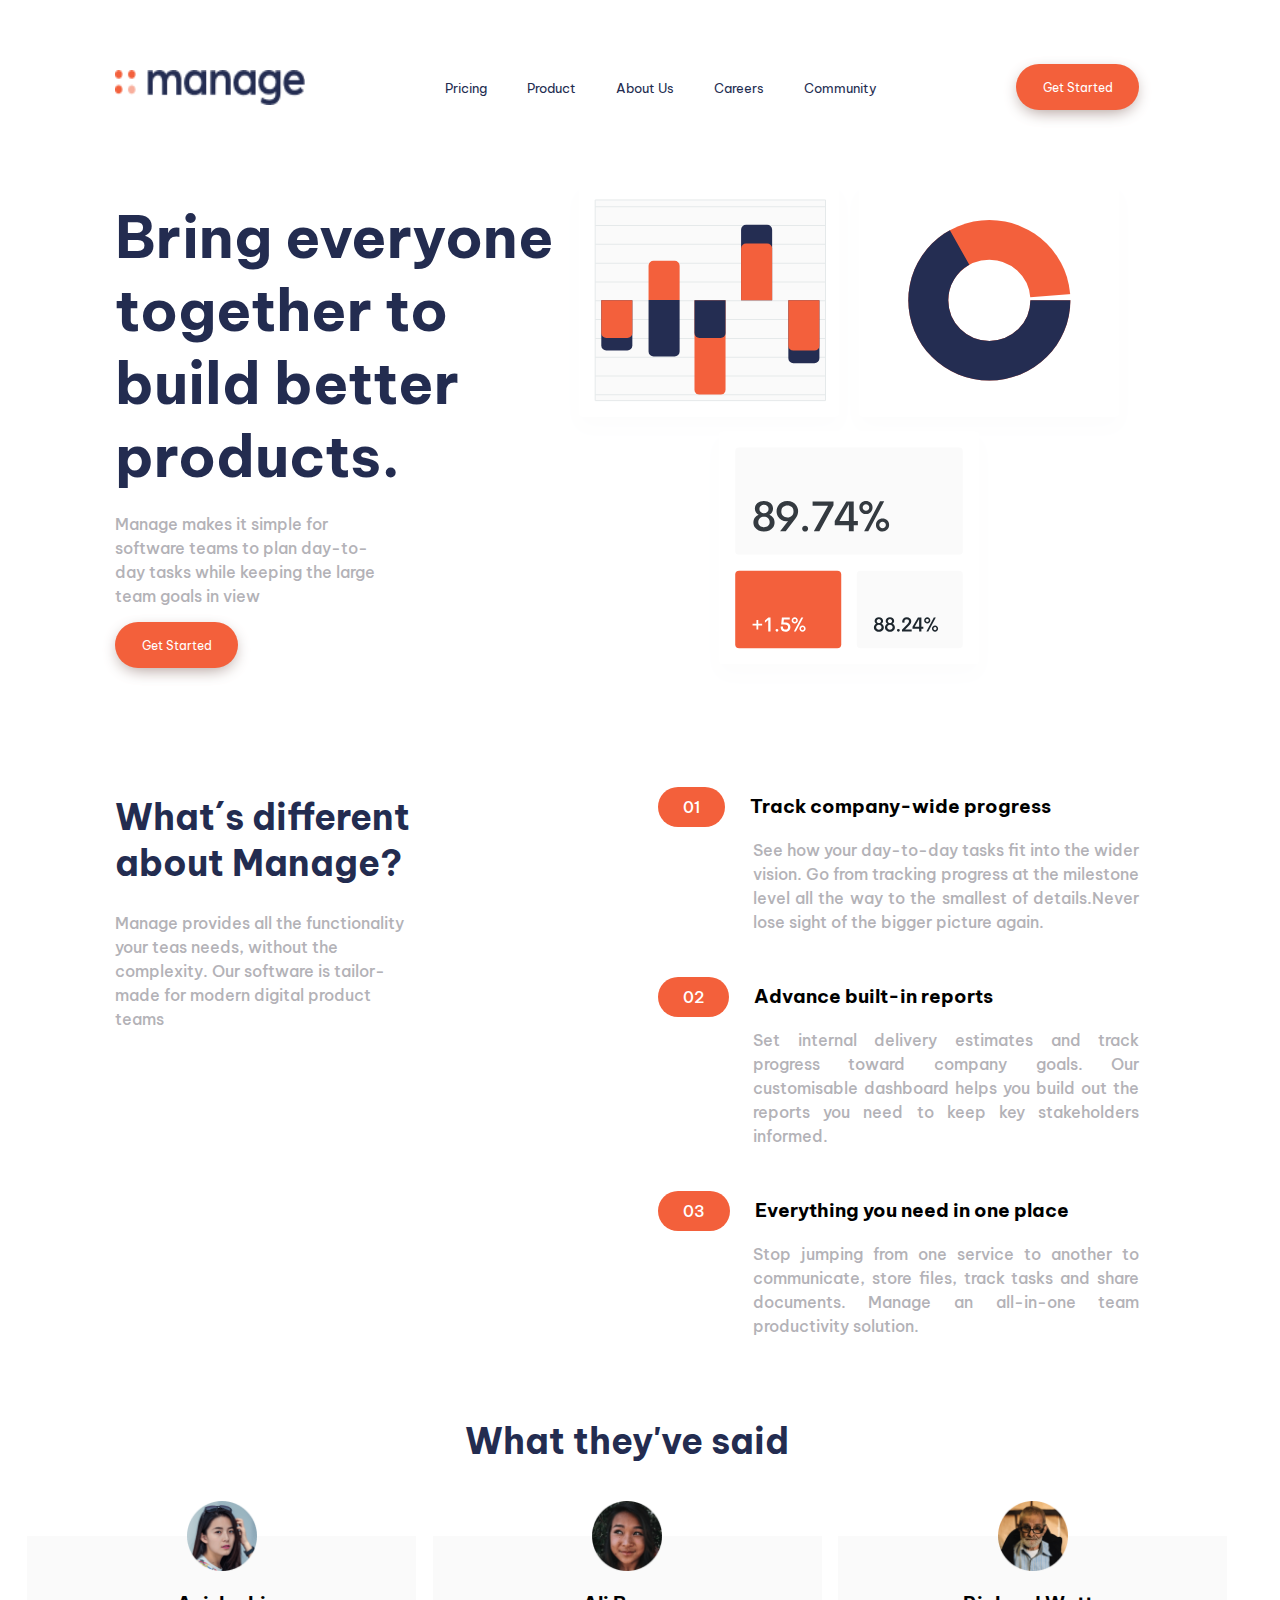
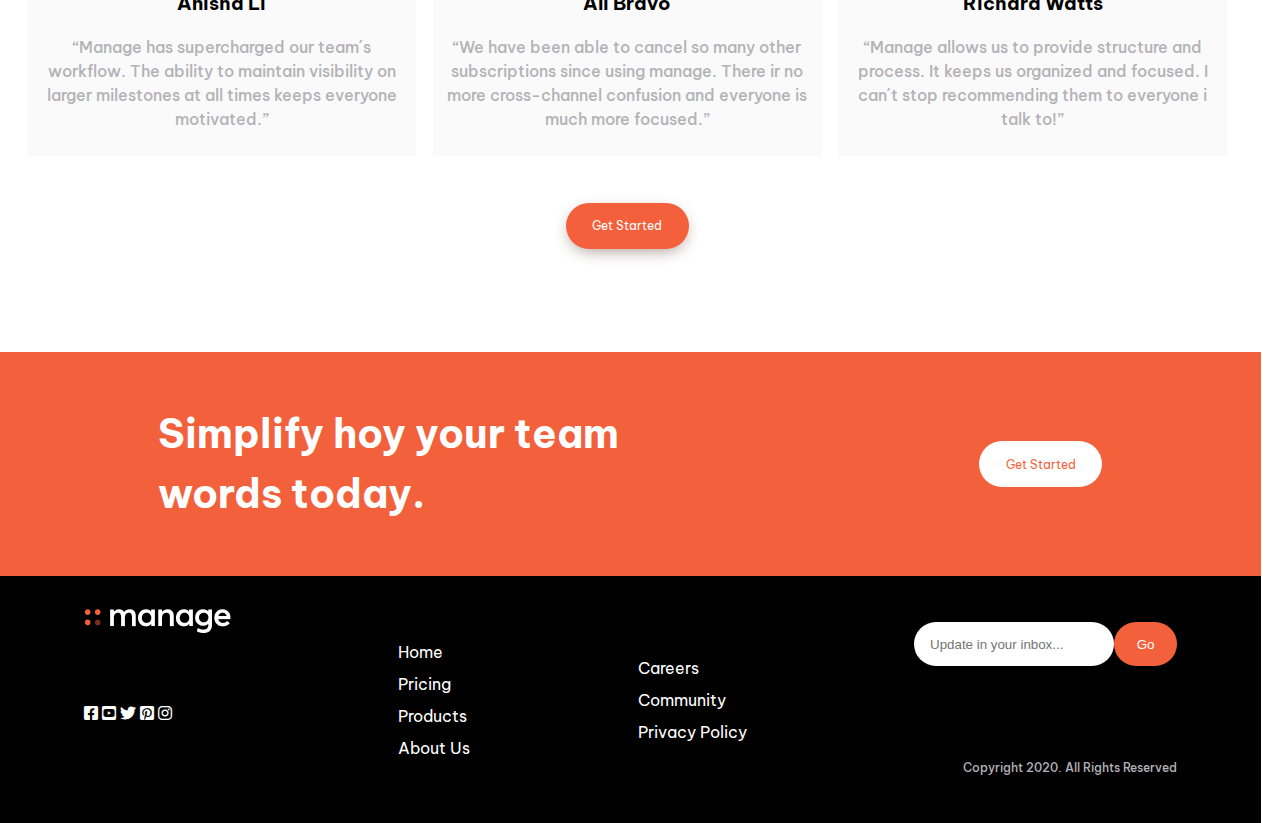
==== Angie Alvernia C6/index.html @ 6b611294 "Copia página parcial Frotend" ====
<!DOCTYPE html>
<html lang="en">
<head>
    <meta charset="UTF-8">
    <meta http-equiv="X-UA-Compatible" content="IE=edge">
    <meta name="viewport" content="width=device-width, initial-scale=1.0">
    <link rel="preconnect" href="https://fonts.googleapis.com">
    <link rel="preconnect" href="https://fonts.gstatic.com" crossorigin>
    <link href="https://fonts.googleapis.com/css2?family=Be+Vietnam+Pro:ital,wght@0,400;0,700;1,500&display=swap" rel="stylesheet">
    <link rel="stylesheet" href="styles/styles.css">
    <link rel="stylesheet" href="https://cdnjs.cloudflare.com/ajax/libs/font-awesome/6.0.0-beta2/css/all.min.css">
    <title>Manage</title>
</head>
<body>

    <header>
        <section class="headerContainer">
        <img src="./imagenes/logoHeader.png" alt="Logo">
        <nav>
        <ul>
            <li><a class="opciones" href="#">Pricing</a></li>
            <li><a class="opciones" href="#">Product</a></li>
            <li><a class="opciones" href="#">About Us</a></li>
            <li><a class="opciones" href="#">Careers</a></li>
            <li><a class="opciones" href="#">Community</a></li>
        </ul>
        </nav>
        <input  class="button" type="button" value="Get Started">
        </section>
    </header>

    <main>
    <section class="grafico">
        <div class="bring">
            <h1>Bring everyone together to build better products.</h1>
            <p class="manage">Manage makes it simple for software teams to plan day-to-day
                tasks while keeping the large team goals in view</p>
            <input  class="button" type="button" value="Get Started"> 
        </div>
        <img src="./imagenes/illustration-intro.svg">
    </section>
    
    <section class="sobreNosotros">
        <div class="what">
            <h2>What´s different about Manage?</h2>
            <p>Manage provides all the functionality your teas needs, without the complexity.
                Our software is tailor-made for modern digital product teams</p>
        </div>
        <div class="track">
            <div>
                <h3 class="uno">Track company-wide progress</h3>
                <p>
                    See how your day-to-day tasks fit into the wider vision.
                    Go from tracking progress at the milestone level all the way 
                    to the smallest of details.Never lose sight of the bigger picture again.
                </p>
            </div>
            <div>
                <h3 class="dos">Advance built-in reports</h3>
                <p>Set internal delivery estimates and track progress toward company goals.
                    Our customisable dashboard helps you build out the reports you need
                    to keep key stakeholders informed.
                </p>
            </div>
            <div>
                <h3 class="tres">Everything you need in one place</h3>
                <p>Stop jumping from one service to another to communicate,
                    store files, track tasks and share documents. Manage 
                    an all-in-one team productivity solution.
                </p>
            </div>
        </div>
    </section>

    <section class="testimony" >
        <h2>What they've said</h2>
        <div class="cardsContainer">
            <div  class="cards">
                <img  class="avatar" src="./imagenes/avatar-anisha.png" alt="Anisha">
                <h3 class="nombres">Anisha Li</h3>
                <p>“Manage has supercharged our team´s workflow. 
                The ability to maintain visibility on larger milestones 
                at all times keeps everyone motivated.”</p>
            </div>
            <div  class="cards">
                <img class="avatar" src="./imagenes/avatar-ali.png" alt="Ali">
                <h3 class="nombres">Ali Bravo</h3>
                <p>“We have been able to cancel so many other
                subscriptions since using manage. There ir
                no more cross-channel confusion and everyone
                is much more focused.”</p>
            </div>
            <div  class="cards">
                <img class="avatar" src="./imagenes/avatar-richard.png" alt="Richard">
                <h3 class="nombres">Richard Watts</h3>
                <p>“Manage allows us to provide structure and process.
                It keeps us organized and focused. I can´t stop 
                recommending them to everyone i talk to!”</p>
            </div>
        </div>
        <input  class="button" type="button" value="Get Started"> 
    </section>
    </main>

    <section class="orange">
        <p id="simplify">Simplify hoy your team words today.</p>
        <input  class="button" type="button" value="Get Started">
    </section>

    <footer>
        <div class="redesSociales">
            <img id="logoFooter" src="./imagenes/logoFooter.png" alt="Logo">
            <div class="iconos">
                    <i class="fab fa-facebook-square"></i>
                    <i class="fab fa-youtube-square"></i>
                    <i class="fab fa-twitter"></i>
                    <i class="fab fa-pinterest-square"></i>
                    <i class="fab fa-instagram"></i>
            </div>
        <div>

            </div>
        </div>
        <nav>
            <ul>
                <li><a href="#">Home</a></li>
                <li><a href="#">Pricing</a></li>
                <li><a href="#">Products</a></li>
                <li><a href="#">About Us</a></li>
            </ul>
        </nav>
        <nav>
            <ul>
                <li><a href="#">Careers</a></li>
                <li><a href="#">Community</a></li>
                <li><a href="#">Privacy Policy</a></li>
            </ul>
        </nav>
        <div class="formulario">
            <form>
                <div>
                    <input type="email" id="email" class="input" placeholder="Update in your inbox...">
                    <p></p>
                </div>
                <input type="submit" value="Go" class="formButton">
            </form>
            <p id="copyright">Copyright 2020. All Rights Reserved</p>
        </div>
    </footer>
</body>
</html>
---- Angie Alvernia C6/styles/styles.css ----
*{
margin: 0;
padding: 0;
box-sizing: border-box;
}

body{
    font-family: 'Be Vietnam Pro', sans-serif;
    background-image: url(/imagenes/bg-tablet-pattern.svg);
    background-repeat: no-repeat;
    background-position: 117% -10%; 
    background-size: 55%;
    width: 98vw;
    max-width: 1440px;
/* BACKGROUND PENDIENTE,REVISAR */
}

/* Atributos generales */

a{text-decoration: none;}
li{list-style: none; font-weight: 400;}
h1{font-size: 58px;
color:#232C50;
font-weight: 700;
padding-bottom: 20px;}
h2{font-size: 36px;
font-weight: 700;
padding-bottom: 25px;
color: #232C50;}
p{font-weight: 500;
color:#B3B2B7 ;
line-height: 150%;
}

/****Header****/

header {display: flex;
justify-content: center;}

.headerContainer{display: flex;
justify-content: space-between;
height: 174px;
width: 80vw;
align-items: center;
}

header .headerContainer img {height: 35px;
width: 190px;}

header .headerContainer nav ul {display: flex;}


header .headerContainer nav ul li{padding: 20px;}
.opciones{color:#232C50;
font-size: 13px;}

.opciones:hover{color:#B3B2B7;
}


.button {
background-color: #F3603B;
color: white;
border-radius: 50px;
padding: 15px 25px;
border: none;
width: 123px;
height: 46px;
font-family:'Be Vietnam Pro', sans-serif;
font-size: 12px;
cursor: pointer;
box-shadow: 1px 5px 18px -7px #b6a5a1, -1px 5px 18px -7px #b6a5a1}


.button:hover{box-shadow: 1px 8px 18px -7px #F3603B, -1px 8px 18px -7px #F3603B;
opacity: 0.8;}


main{display: flex;
flex-direction: column;
justify-content: space-around;
align-items: center;
}

/* Primera sección*/

.grafico{display: flex;
width: 80vw;
height: 520px;}

.bring{display: flex;
flex-direction: column;
justify-content: center;
}

.manage{
width: 60%;
height: 110px;
}

/* Segunda sección  */

.sobreNosotros{display:flex;
justify-content: space-between;
width: 80vw;
height: 600px;
margin-top: 100px;
}

.what{display: flex;
flex-direction: column;
width: 40%;}

.what p {width: 75%;
}

.track{display: flex;
flex-direction: column;
width: 47% ;}

.track p{padding-left: 95px;
padding-top: 20px;
padding-bottom: 50px;
text-align: justify;}

.uno::before{content:"01";
color:rgb(255, 255, 255);
font-size: 16px;
font-weight: 500;
background-color: #F3603B;
padding: 10px 25px;
margin-right: 25px;
border-radius: 30px;}

.dos::before{content:"02";
color:rgb(255, 255, 255);
font-size: 16px;
font-weight: 500;
background-color: #F3603B;
padding: 10px 25px;
margin-right: 25px;
border-radius: 30px;}

.tres::before{content:"03";
color:rgb(255, 255, 255);
font-size: 16px;
font-weight: 500;
background-color: #F3603B;
padding: 10px 25px;
margin-right: 25px;
border-radius: 30px;}

/* Tercera Sección, Cards */

.testimony{display:flex;
flex-direction: column;
align-items: center;
justify-content:space-around;
width: 95vw;
height: 478px;}

.cardsContainer{display: flex;
justify-content: space-around;
height: 220px;
}

.cards{display: flex;
flex-direction: column;
align-items: center;
width: 32%;
background-color:#FAFAFA ;
position: relative;}

.cards p {text-align: center;
width: 93%;}

.avatar{position: absolute;
top: -35px;
width: 70px;
height: 70px;}

.nombres{ padding-top: 55px;
padding-bottom: 20px;}

/* Cuarta Sección, Simplify */

.orange{display: flex;
justify-content: space-around;
align-items: center;
height: 224px;
width: 98.5vw;
background-color: #F3613C;
margin-top: 80px;}

.orange input {background-color: white;
color:#F3613C ;
box-shadow:none;}

#simplify{color: white;
width:40%;
font-size: 40px;
font-weight: 700;}




/* Footer */

footer{
display: flex;
justify-content: space-around;
align-items: center;
background-color: black;
height: 247px;
width: 98.5vw;
}

#logoFooter{
color: white;
}

i{
color: white;
}

footer nav ul li a {
color: white;
font-weight: 400;
line-height: 200%;
}

.redes{
color: red;
}

.redesSociales{
height: 100%;
display: flex;
flex-direction: column;
justify-content: space-around;
}

/* Formulario */

.formulario{
display: flex;
flex-direction: column;
justify-content: space-around;
height: 100%;
}

form{
display: flex;
justify-content: space-between;}
form div{ display: flex;
flex-direction: column;}

.input{
display: block;
border-radius: 50px;
width: 200px;
height: 44px;
text-indent: 1rem; 
border: none;
}

/*Borde*/
.input:invalid{
border: 2px solid ;color: #e63d13;
}

/*Mensaje*/
.input:invalid + p::before{
content: 'Please insert a valid email';
color: #e63d13;
font-size: 12px;
font-style: italic;
padding-left: 15px;
}

/* Botón*/

form .formButton {
width: 63px;
height: 44px;
background-color:#F3613C;
color: white;
border-radius: 50px;
border: none;
cursor: pointer;
} 

#copyright{font-size:12px;
text-align: right;}




/* background-image: url(/imagen.jpg);
background-size: ;
background-repeat:;
background-position:;
 */
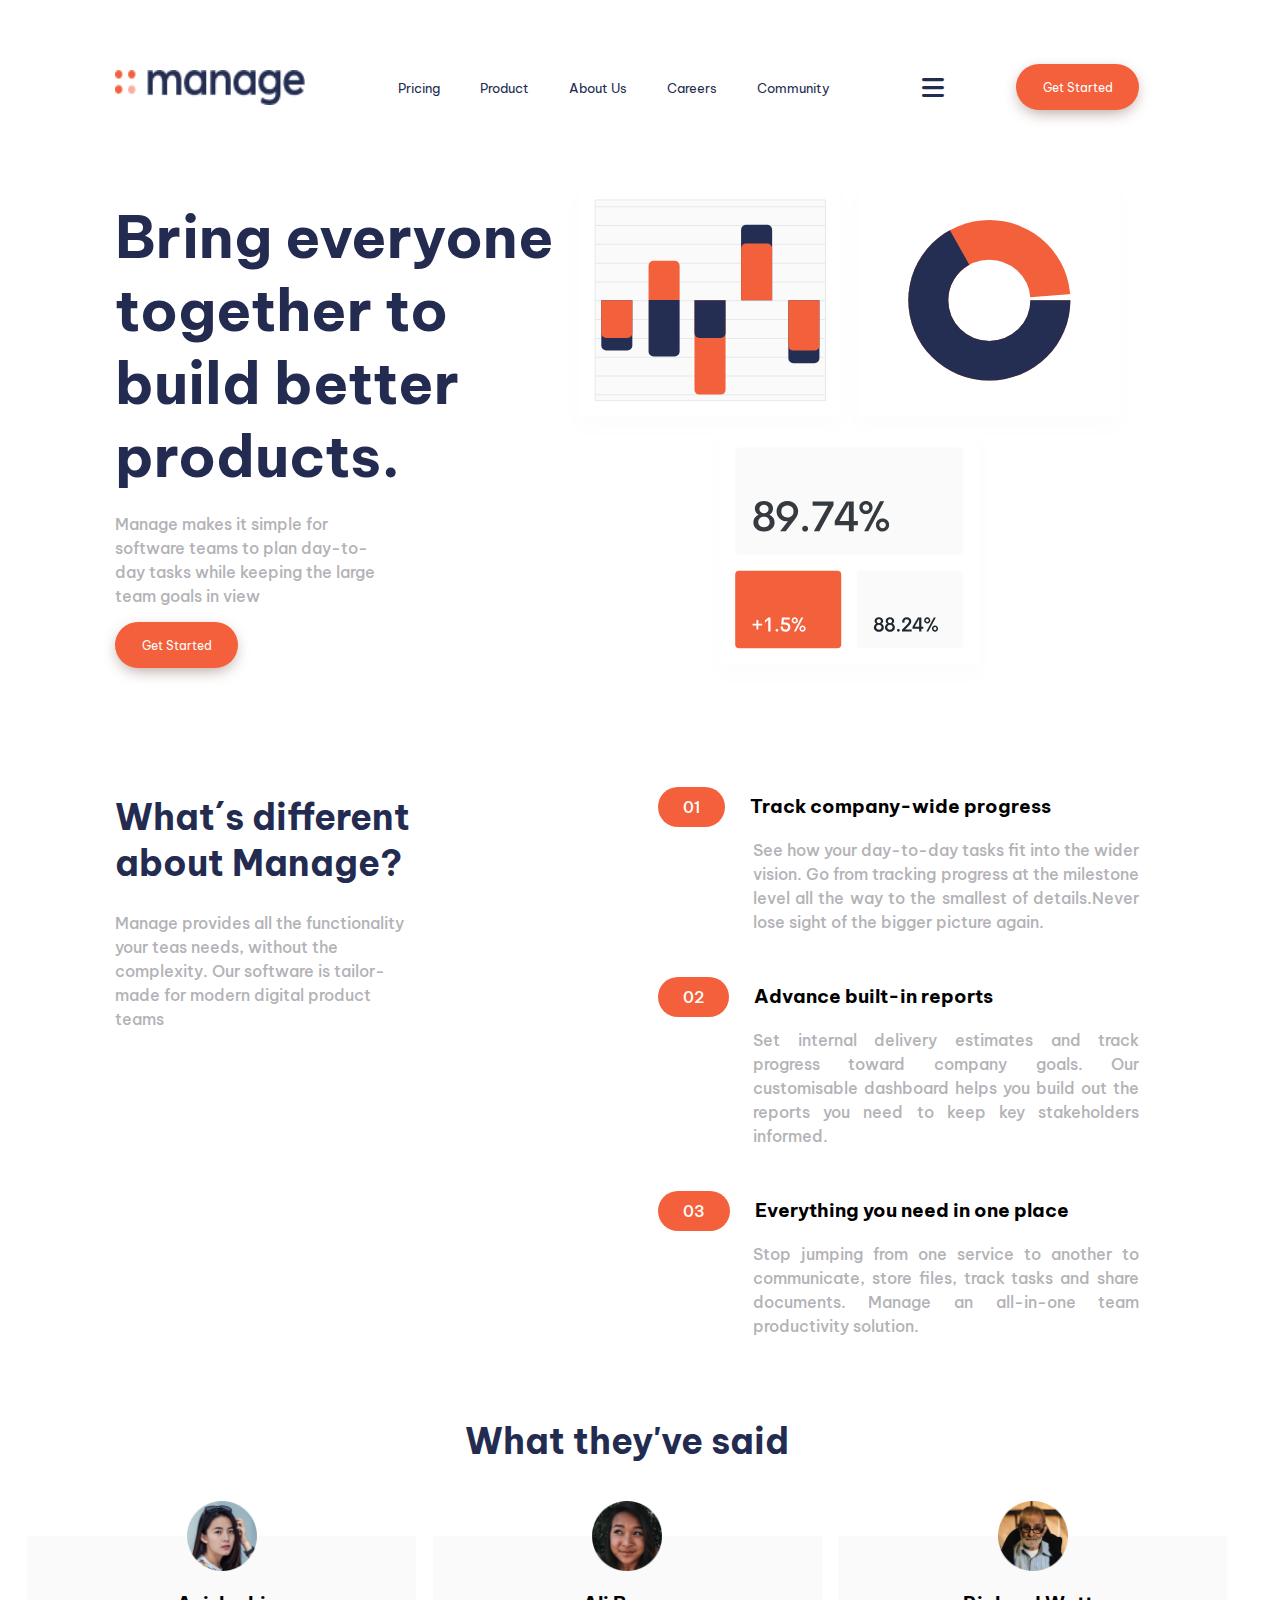
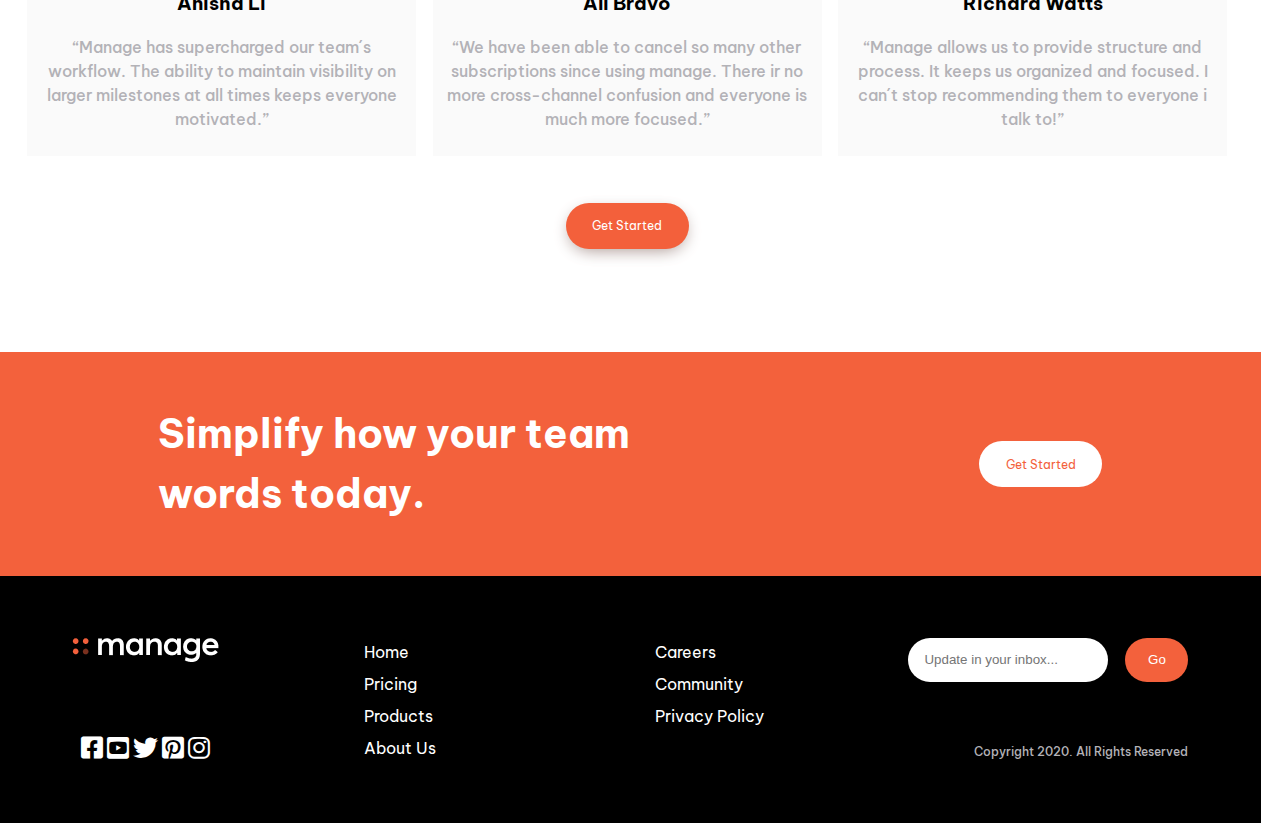
==== commit e9399d7f: "Edición proyecto 2Dic2021" ====
--- a/Angie Alvernia C6/index.html
+++ b/Angie Alvernia C6/index.html
@@ -25,8 +25,10 @@
             <li><a class="opciones" href="#">Community</a></li>
         </ul>
         </nav>
+        <i class="fas fa-bars triple"></i>
         <input  class="button" type="button" value="Get Started">
         </section>
+        
     </header>
 
     <main>
@@ -75,14 +77,14 @@
     <section class="testimony" >
         <h2>What they've said</h2>
         <div class="cardsContainer">
-            <div  class="cards">
+            <div  id="Anisha" class="cards">
                 <img  class="avatar" src="./imagenes/avatar-anisha.png" alt="Anisha">
                 <h3 class="nombres">Anisha Li</h3>
                 <p>“Manage has supercharged our team´s workflow. 
                 The ability to maintain visibility on larger milestones 
                 at all times keeps everyone motivated.”</p>
             </div>
-            <div  class="cards">
+            <div id="Ali"  class="cards">
                 <img class="avatar" src="./imagenes/avatar-ali.png" alt="Ali">
                 <h3 class="nombres">Ali Bravo</h3>
                 <p>“We have been able to cancel so many other
@@ -90,7 +92,7 @@
                 no more cross-channel confusion and everyone
                 is much more focused.”</p>
             </div>
-            <div  class="cards">
+            <div id="Richard" class="cards">
                 <img class="avatar" src="./imagenes/avatar-richard.png" alt="Richard">
                 <h3 class="nombres">Richard Watts</h3>
                 <p>“Manage allows us to provide structure and process.
@@ -103,12 +105,12 @@
     </main>
 
     <section class="orange">
-        <p id="simplify">Simplify hoy your team words today.</p>
+        <p id="simplify">Simplify how your team words today.</p>
         <input  class="button" type="button" value="Get Started">
     </section>
 
     <footer>
-        <div class="redesSociales">
+        <div class="redSocial">
             <img id="logoFooter" src="./imagenes/logoFooter.png" alt="Logo">
             <div class="iconos">
                     <i class="fab fa-facebook-square"></i>
@@ -117,11 +119,9 @@
                     <i class="fab fa-pinterest-square"></i>
                     <i class="fab fa-instagram"></i>
             </div>
-        <div>
-
-            </div>
         </div>
-        <nav>
+        <div class="navegadores">
+        <nav class="navFooter">
             <ul>
                 <li><a href="#">Home</a></li>
                 <li><a href="#">Pricing</a></li>
@@ -129,13 +129,15 @@
                 <li><a href="#">About Us</a></li>
             </ul>
         </nav>
-        <nav>
-            <ul>
+        <nav class="navFooter">
+            <ul >
                 <li><a href="#">Careers</a></li>
                 <li><a href="#">Community</a></li>
                 <li><a href="#">Privacy Policy</a></li>
             </ul>
         </nav>
+        </div>
+        
         <div class="formulario">
             <form>
                 <div>
@@ -145,7 +147,7 @@
                 <input type="submit" value="Go" class="formButton">
             </form>
             <p id="copyright">Copyright 2020. All Rights Reserved</p>
-        </div>
+        
     </footer>
 </body>
 </html>--- a/Angie Alvernia C6/styles/styles.css
+++ b/Angie Alvernia C6/styles/styles.css
@@ -5,58 +5,88 @@
 }
 
 body{
-    font-family: 'Be Vietnam Pro', sans-serif;
-    background-image: url(/imagenes/bg-tablet-pattern.svg);
-    background-repeat: no-repeat;
-    background-position: 117% -10%; 
-    background-size: 55%;
-    width: 98vw;
-    max-width: 1440px;
+font-family: 'Be Vietnam Pro', sans-serif;
+background-image: url(/imagenes/bg-tablet-pattern.svg);
+background-repeat: no-repeat;
+background-position: 117% -9%; 
+background-size: 50%;
+width: 98vw;
+max-width: 1440px;
 /* BACKGROUND PENDIENTE,REVISAR */
 }
 
 /* Atributos generales */
 
-a{text-decoration: none;}
-li{list-style: none; font-weight: 400;}
-h1{font-size: 58px;
+a{
+text-decoration: none;
+}
+
+li{
+list-style: none; font-weight: 400;
+}
+
+h1{
+font-size: 58px;
 color:#232C50;
 font-weight: 700;
-padding-bottom: 20px;}
-h2{font-size: 36px;
+padding-bottom: 20px;
+}
+
+h2{
+font-size: 36px;
 font-weight: 700;
 padding-bottom: 25px;
-color: #232C50;}
-p{font-weight: 500;
+color: #232C50;
+}
+
+p{
+font-weight: 500;
 color:#B3B2B7 ;
 line-height: 150%;
 }
 
 /****Header****/
 
-header {display: flex;
-justify-content: center;}
-
-.headerContainer{display: flex;
+header {
+display: flex;
+justify-content: center;
+}
+
+.headerContainer{
+display: flex;
 justify-content: space-between;
 height: 174px;
 width: 80vw;
 align-items: center;
 }
 
-header .headerContainer img {height: 35px;
-width: 190px;}
-
-header .headerContainer nav ul {display: flex;}
-
-
-header .headerContainer nav ul li{padding: 20px;}
-.opciones{color:#232C50;
-font-size: 13px;}
-
-.opciones:hover{color:#B3B2B7;
-}
-
+header .headerContainer img {
+height: 35px;
+width: 190px;
+}
+
+header .headerContainer nav ul {
+display: flex;
+}
+
+
+header .headerContainer nav ul li{
+padding: 20px;
+}
+
+.opciones{
+color:#232C50;
+font-size: 13px;
+}
+
+.opciones:hover{
+color:#B3B2B7;
+}
+
+/* TRIPLE ES EL ICONO DE HAMBURGUESA */
+.triple{
+    color:#232C50;
+}
 
 .button {
 background-color: #F3603B;
@@ -69,14 +99,18 @@
 font-family:'Be Vietnam Pro', sans-serif;
 font-size: 12px;
 cursor: pointer;
-box-shadow: 1px 5px 18px -7px #b6a5a1, -1px 5px 18px -7px #b6a5a1}
-
-
-.button:hover{box-shadow: 1px 8px 18px -7px #F3603B, -1px 8px 18px -7px #F3603B;
-opacity: 0.8;}
-
-
-main{display: flex;
+box-shadow: 1px 5px 18px -7px #b6a5a1, -1px 5px 18px -7px #b6a5a1
+}
+
+
+.button:hover{
+box-shadow: 1px 8px 18px -7px #F3603B, -1px 8px 18px -7px #F3603B;
+opacity: 0.8;
+}
+
+
+main{
+display: flex;
 flex-direction: column;
 justify-content: space-around;
 align-items: center;
@@ -84,11 +118,14 @@
 
 /* Primera sección*/
 
-.grafico{display: flex;
+.grafico{
+display: flex;
 width: 80vw;
-height: 520px;}
-
-.bring{display: flex;
+height: 520px;
+}
+
+.bring{
+display: flex;
 flex-direction: column;
 justify-content: center;
 }
@@ -100,106 +137,137 @@
 
 /* Segunda sección  */
 
-.sobreNosotros{display:flex;
+.sobreNosotros{
+display:flex;
 justify-content: space-between;
 width: 80vw;
 height: 600px;
 margin-top: 100px;
 }
 
-.what{display: flex;
-flex-direction: column;
-width: 40%;}
-
-.what p {width: 75%;
-}
-
-.track{display: flex;
-flex-direction: column;
-width: 47% ;}
-
-.track p{padding-left: 95px;
+.what{
+display: flex;
+flex-direction: column;
+width: 40%;
+}
+
+.what p {
+width: 75%;
+}
+
+.track{
+display: flex;
+flex-direction: column;
+width: 47% ;
+}
+
+.track p{
+padding-left: 95px;
 padding-top: 20px;
 padding-bottom: 50px;
-text-align: justify;}
-
-.uno::before{content:"01";
+text-align: justify;
+}
+
+.uno::before{
+content:"01";
 color:rgb(255, 255, 255);
 font-size: 16px;
 font-weight: 500;
 background-color: #F3603B;
 padding: 10px 25px;
 margin-right: 25px;
-border-radius: 30px;}
-
-.dos::before{content:"02";
+border-radius: 30px;
+}
+
+.dos::before{
+content:"02";
 color:rgb(255, 255, 255);
 font-size: 16px;
 font-weight: 500;
 background-color: #F3603B;
 padding: 10px 25px;
 margin-right: 25px;
-border-radius: 30px;}
-
-.tres::before{content:"03";
+border-radius: 30px;
+}
+
+.tres::before{
+content:"03";
 color:rgb(255, 255, 255);
 font-size: 16px;
 font-weight: 500;
 background-color: #F3603B;
 padding: 10px 25px;
 margin-right: 25px;
-border-radius: 30px;}
+border-radius: 30px;
+}
 
 /* Tercera Sección, Cards */
 
-.testimony{display:flex;
+.testimony{
+display:flex;
 flex-direction: column;
 align-items: center;
 justify-content:space-around;
 width: 95vw;
-height: 478px;}
-
-.cardsContainer{display: flex;
+height: 478px;
+}
+
+.cardsContainer{
+display: flex;
 justify-content: space-around;
 height: 220px;
 }
 
-.cards{display: flex;
+.cards{
+display: flex;
 flex-direction: column;
 align-items: center;
 width: 32%;
 background-color:#FAFAFA ;
-position: relative;}
-
-.cards p {text-align: center;
-width: 93%;}
-
-.avatar{position: absolute;
+position: relative;
+}
+
+.cards p {
+text-align: center;
+width: 93%;
+}
+
+.avatar{
+position: absolute;
 top: -35px;
 width: 70px;
-height: 70px;}
-
-.nombres{ padding-top: 55px;
-padding-bottom: 20px;}
+height: 70px;
+}
+
+.nombres{
+padding-top: 55px;
+padding-bottom: 20px;
+}
 
 /* Cuarta Sección, Simplify */
 
-.orange{display: flex;
+.orange{
+display: flex;
 justify-content: space-around;
 align-items: center;
 height: 224px;
 width: 98.5vw;
 background-color: #F3613C;
-margin-top: 80px;}
-
-.orange input {background-color: white;
+margin-top: 80px;
+}
+
+.orange input {
+background-color: white;
 color:#F3613C ;
-box-shadow:none;}
-
-#simplify{color: white;
+box-shadow:none;
+}
+
+#simplify{
+color: white;
 width:40%;
 font-size: 40px;
-font-weight: 700;}
+font-weight: 700;
+}
 
 
 
@@ -221,6 +289,12 @@
 
 i{
 color: white;
+font-size: 25px;
+}
+
+i:hover{
+color:#F3613C;
+cursor: pointer;
 }
 
 footer nav ul li a {
@@ -229,31 +303,54 @@
 line-height: 200%;
 }
 
+footer nav ul li a:hover{
+color:#F3613C;
+}
 .redes{
 color: red;
 }
 
-.redesSociales{
-height: 100%;
-display: flex;
-flex-direction: column;
-justify-content: space-around;
-}
+
+.redSocial,.navFooter,.formulario{
+height: 50%;
+}
+
+footer .redesSociales img{
+width: 70%;
+}
+
+.redSocial{
+display: flex;
+flex-direction: column;
+justify-content: space-between;
+align-items: center;
+}
+
+.navegadores{
+display: flex;
+width: 400px;
+justify-content: space-between;
+}
+
 
 /* Formulario */
 
 .formulario{
 display: flex;
 flex-direction: column;
-justify-content: space-around;
-height: 100%;
+justify-content: space-between;
 }
 
 form{
 display: flex;
-justify-content: space-between;}
-form div{ display: flex;
-flex-direction: column;}
+justify-content: space-between;
+width: 280px;
+}
+
+form div{ 
+display: flex;
+flex-direction: column;
+}
 
 .input{
 display: block;
@@ -290,9 +387,10 @@
 cursor: pointer;
 } 
 
-#copyright{font-size:12px;
-text-align: right;}
-
+#copyright{
+font-size:12px;
+text-align: right;
+}
 
 
 
@@ -300,4 +398,195 @@
 background-size: ;
 background-repeat:;
 background-position:;
- */+ */
+
+
+/*****MEDIA QUERIES*****/
+
+@media (max-width:375px){
+
+    main{
+    width: 370px;
+    justify-content: space-around;
+    }
+/* HEADER MQ */
+
+    header{
+    height: 100px;
+    }
+
+    .headerContainer{
+    height: 100%;
+    }
+    header .headerContainer img {
+    width: 110px;
+    height: 25px;
+    }
+    header nav{
+    display: none;
+    }
+
+    header input {
+    display: none;
+    }
+
+    .triple{
+    display: block;
+    }
+
+
+/* Primera Sección MQ Gráfico*/
+
+    .grafico{
+    flex-direction: column-reverse;
+    width: 330px;
+    height: 600px;
+    }
+
+    .bring{
+    width: 350px;
+    align-items: center;
+    
+    }
+    
+    h1{
+    font-size: 38px;
+    text-align: center;
+    width: 337px;
+    }
+
+    .manage{
+    text-align: justify;
+    width: 330px;
+    }
+
+    /* Segunda Sección MQ Whats y números*/
+    .sobreNosotros{
+    flex-direction: column;
+    width: 370px;
+    height: 800px;
+    align-items: center;
+    }
+
+    .what{
+    width: 350px;
+    align-items: center;
+    }
+    .what h2{
+    text-align: center;
+    }
+
+    .what p{
+    width: 300px;
+    text-align: justify;
+    font-size: 14px;
+    }
+
+    .track{
+        width: 370px;
+        margin-top: 50px;
+    }
+    
+    .track h3,.track p {
+        font-size: 14px;
+    }
+    
+    .track h3{
+    padding-top: 10px;
+    padding-bottom: 10px;
+    padding-right: 18px;
+    border-top-left-radius:50px;
+    border-bottom-left-radius:50px;
+    background-color:rgba(254, 214, 189, 0.55)
+        }
+    .track p{
+        width: 90%;
+        padding-left: 0px;
+    }
+    
+    .track div{
+        align-items: center;
+    }
+
+    
+    /* Tercera Sección MQ Testimonios */
+
+    .testimony{
+    height: 600px;
+    }
+    .cardsContainer{
+    flex-direction: column;
+    }
+
+    .cards{
+    flex-direction: column;
+    width: 350px;
+}
+
+#Anisha,#Richard{
+    display: none;
+}
+
+
+/* Cuarta sección - Simply */
+
+.orange{
+    flex-direction: column;
+    height: 400px;
+    justify-content: center;
+    align-items: center;
+}
+
+#simplify{
+    width: 330px;
+    text-align: center;
+    font-size: 38px;
+    padding-bottom: 20px;
+}
+
+
+/* Footer */
+
+    footer{
+        position: relative;
+        flex-direction: column-reverse;
+        height: 500px;
+        justify-content: space-around;
+    }
+
+    .navegadores{
+    width: 330px;
+    justify-content: space-around;
+    margin-top: 20px;
+    }
+    
+    .navFooter a{
+    font-size: 14px;
+    font-weight: 400;
+    }
+    .redSocial{
+    flex-direction: column-reverse;
+    width: 300px;
+    height: 150px;
+    justify-content: space-around;
+    margin-bottom: 50px;
+    }
+
+    .iconos{
+    width: 100%;
+    display: flex;
+    justify-content: space-around;
+    }
+
+    #copyright{
+    position: absolute;
+    bottom: 20px;
+    left: 75px;
+    }
+
+    .formulario{
+    height: 50px;
+    margin-top: 30px;
+    }
+
+}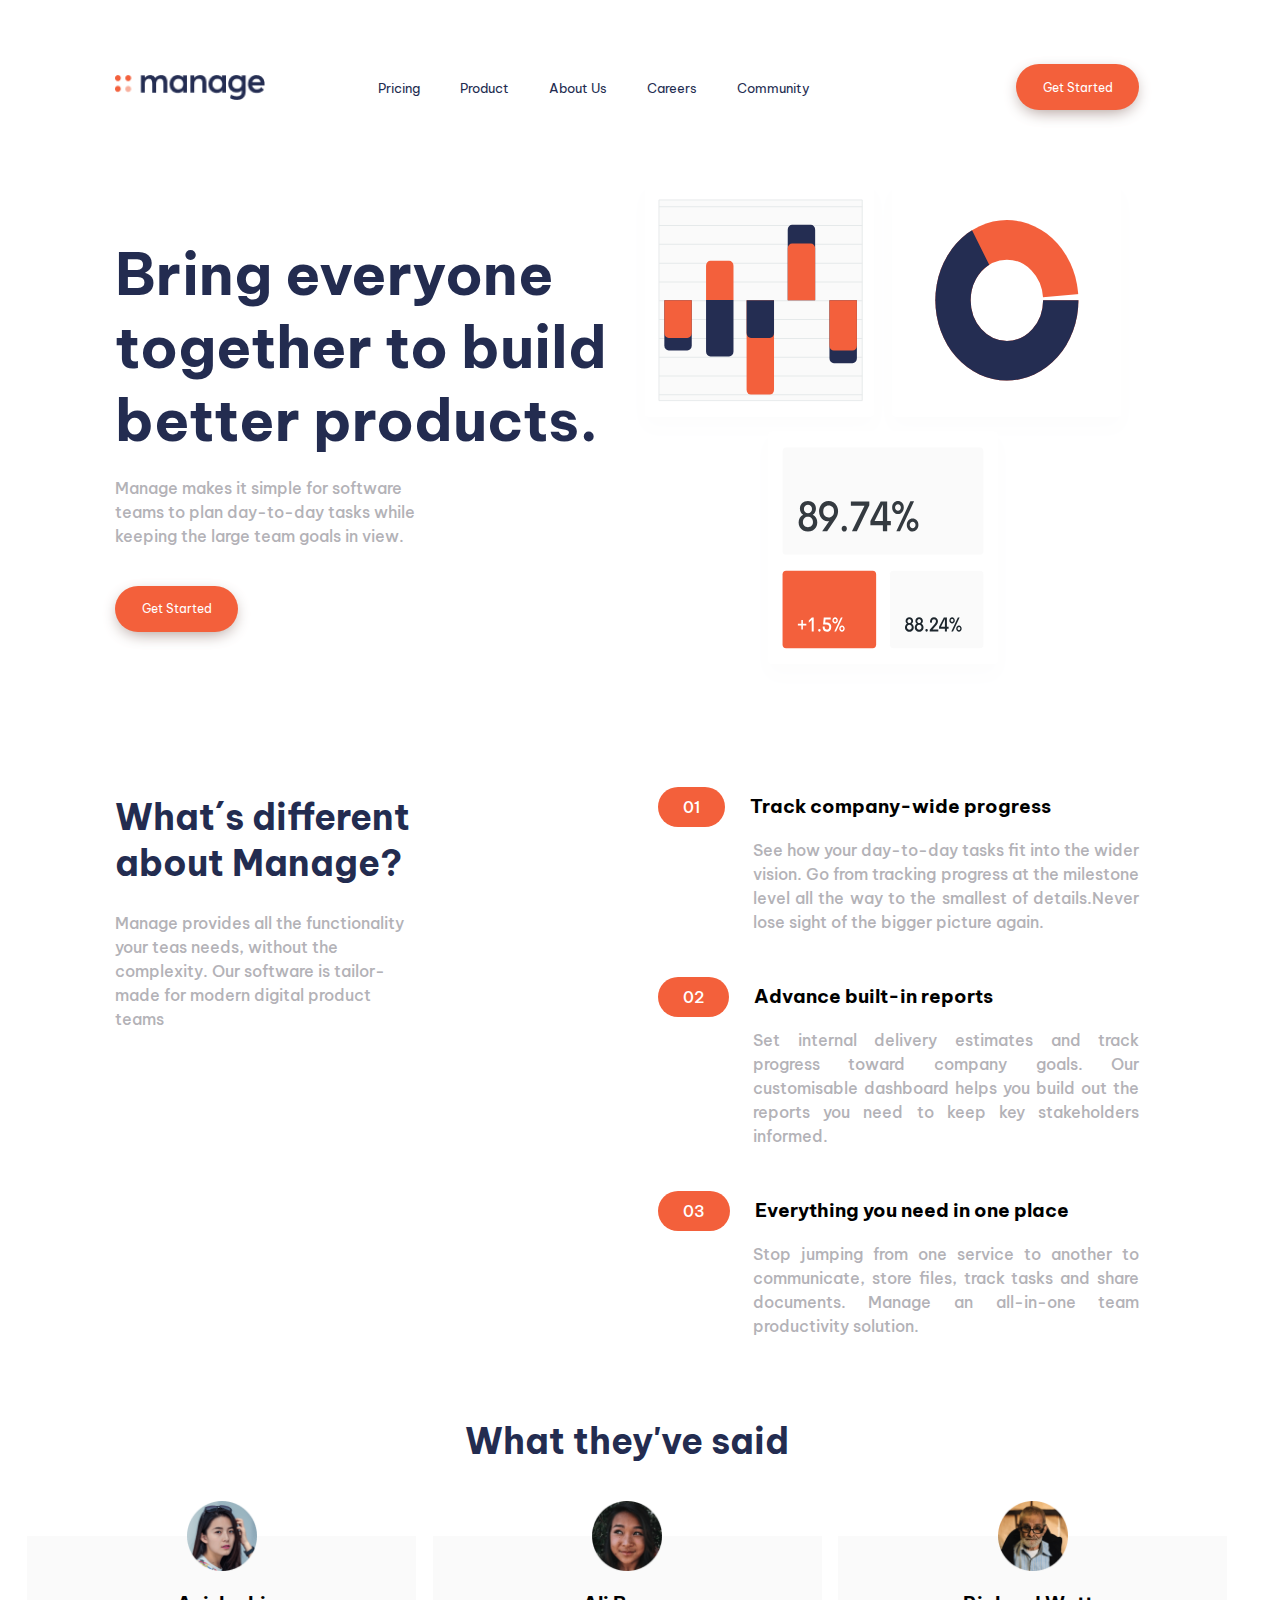
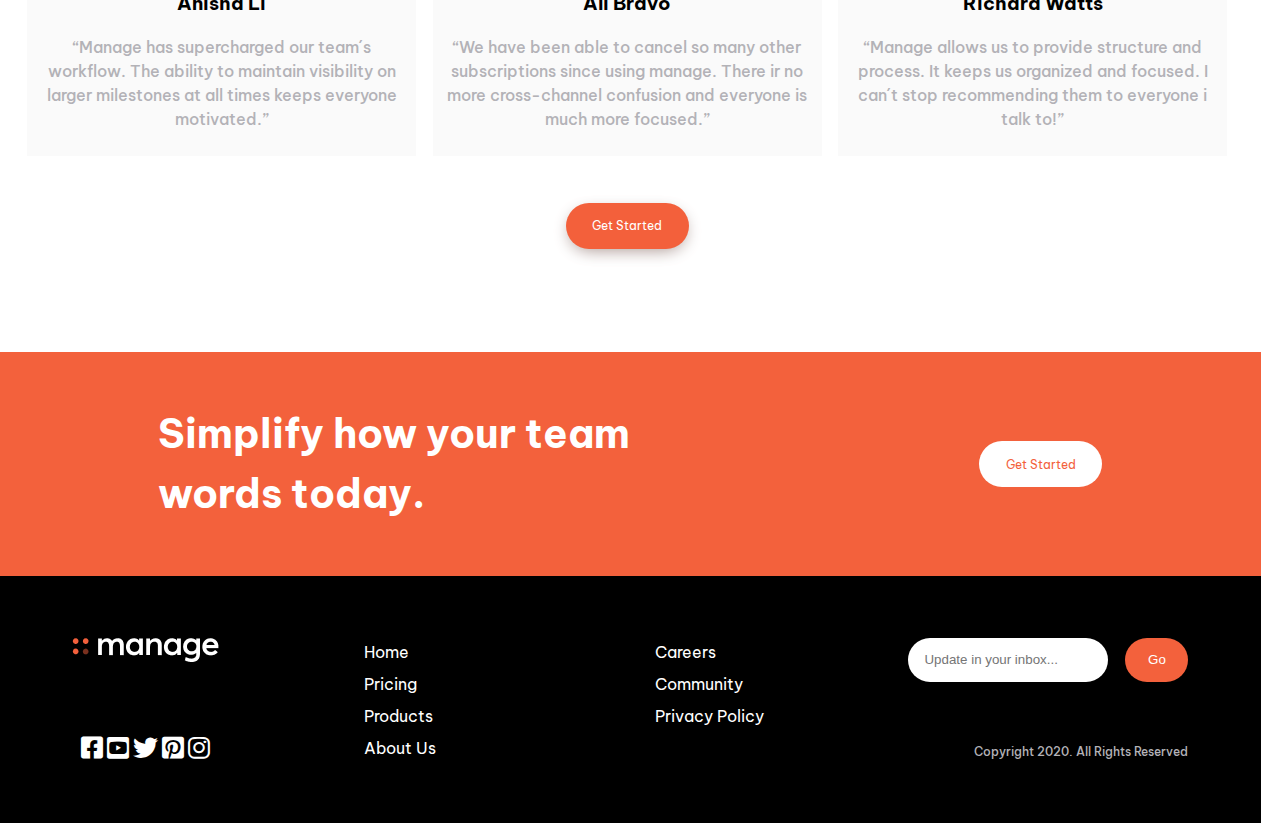
==== commit 27bf78c9: "Actualización 03/12/21" ====
--- a/Angie Alvernia C6/index.html
+++ b/Angie Alvernia C6/index.html
@@ -12,8 +12,7 @@
     <title>Manage</title>
 </head>
 <body>
-
-    <header>
+        <header>
         <section class="headerContainer">
         <img src="./imagenes/logoHeader.png" alt="Logo">
         <nav>
@@ -25,21 +24,27 @@
             <li><a class="opciones" href="#">Community</a></li>
         </ul>
         </nav>
-        <i class="fas fa-bars triple"></i>
+        <i class="fas fa-bars"></i>
         <input  class="button" type="button" value="Get Started">
         </section>
         
     </header>
 
     <main>
+    
     <section class="grafico">
         <div class="bring">
             <h1>Bring everyone together to build better products.</h1>
             <p class="manage">Manage makes it simple for software teams to plan day-to-day
-                tasks while keeping the large team goals in view</p>
+                tasks while keeping the large team goals in view.</p>
             <input  class="button" type="button" value="Get Started"> 
         </div>
-        <img src="./imagenes/illustration-intro.svg">
+        <div class="imgGrafico">
+            <img src="./imagenes/illustration-intro.svg">
+        </div>
+    
+        
+        
     </section>
     
     <section class="sobreNosotros">
@@ -113,11 +118,11 @@
         <div class="redSocial">
             <img id="logoFooter" src="./imagenes/logoFooter.png" alt="Logo">
             <div class="iconos">
-                    <i class="fab fa-facebook-square"></i>
-                    <i class="fab fa-youtube-square"></i>
-                    <i class="fab fa-twitter"></i>
-                    <i class="fab fa-pinterest-square"></i>
-                    <i class="fab fa-instagram"></i>
+                    <i class="red fab fa-facebook-square"></i>
+                    <i class="red fab fa-youtube-square"></i>
+                    <i class="red fab fa-twitter"></i>
+                    <i class="red fab fa-pinterest-square"></i>
+                    <i class="red fab fa-instagram"></i>
             </div>
         </div>
         <div class="navegadores">
--- a/Angie Alvernia C6/styles/styles.css
+++ b/Angie Alvernia C6/styles/styles.css
@@ -8,14 +8,14 @@
 font-family: 'Be Vietnam Pro', sans-serif;
 background-image: url(/imagenes/bg-tablet-pattern.svg);
 background-repeat: no-repeat;
-background-position: 117% -9%; 
-background-size: 50%;
+background-position: 135% -12%; 
+background-size: 60%;
 width: 98vw;
 max-width: 1440px;
-/* BACKGROUND PENDIENTE,REVISAR */
-}
-
-/* Atributos generales */
+}
+
+
+/****** ATRIBUTOS GENERALES ******/
 
 a{
 text-decoration: none;
@@ -45,7 +45,7 @@
 line-height: 150%;
 }
 
-/****Header****/
+/****** HEADER ******/
 
 header {
 display: flex;
@@ -61,8 +61,8 @@
 }
 
 header .headerContainer img {
-height: 35px;
-width: 190px;
+height: 25px;
+width: 150px;
 }
 
 header .headerContainer nav ul {
@@ -83,9 +83,8 @@
 color:#B3B2B7;
 }
 
-/* TRIPLE ES EL ICONO DE HAMBURGUESA */
-.triple{
-    color:#232C50;
+.fa-bars:before, .fa-navicon:before {
+display: none;
 }
 
 .button {
@@ -108,6 +107,7 @@
 opacity: 0.8;
 }
 
+/******* CONTENEDOR MAIN ******/
 
 main{
 display: flex;
@@ -116,7 +116,8 @@
 align-items: center;
 }
 
-/* Primera sección*/
+
+/***PRIMERA SECCIÓN-GRÁFICO***/
 
 .grafico{
 display: flex;
@@ -128,14 +129,23 @@
 display: flex;
 flex-direction: column;
 justify-content: center;
-}
+width: 50%;}
 
 .manage{
 width: 60%;
 height: 110px;
 }
 
-/* Segunda sección  */
+.imgGrafico{
+width: 50%;
+height: 100%;
+}
+
+.imgGrafico img{
+width: 100%;
+height: 100%;
+}
+/***SEGUNDA SECCIÓN***/
 
 .sobreNosotros{
 display:flex;
@@ -201,7 +211,7 @@
 border-radius: 30px;
 }
 
-/* Tercera Sección, Cards */
+/***PRIMERA SECCIÓN-CARDS***/
 
 .testimony{
 display:flex;
@@ -244,7 +254,7 @@
 padding-bottom: 20px;
 }
 
-/* Cuarta Sección, Simplify */
+/**CUARTA SECCIÓN***/
 
 .orange{
 display: flex;
@@ -272,7 +282,7 @@
 
 
 
-/* Footer */
+/****** FOOTER ******/
 
 footer{
 display: flex;
@@ -283,16 +293,31 @@
 width: 98.5vw;
 }
 
+.redSocial,.navFooter,.formulario{
+height: 50%;
+}
+/*** LOGO Y REDES SOCIALES ***/
+
 #logoFooter{
 color: white;
 }
 
-i{
+.redSocial{
+display: flex;
+flex-direction: column;
+justify-content: space-between;
+align-items: center;
+}
+    
+
+/*** NAVEGADORES ***/
+
+.red{
 color: white;
 font-size: 25px;
 }
 
-i:hover{
+.red:hover{
 color:#F3613C;
 cursor: pointer;
 }
@@ -306,25 +331,7 @@
 footer nav ul li a:hover{
 color:#F3613C;
 }
-.redes{
-color: red;
-}
-
-
-.redSocial,.navFooter,.formulario{
-height: 50%;
-}
-
-footer .redesSociales img{
-width: 70%;
-}
-
-.redSocial{
-display: flex;
-flex-direction: column;
-justify-content: space-between;
-align-items: center;
-}
+
 
 .navegadores{
 display: flex;
@@ -333,7 +340,7 @@
 }
 
 
-/* Formulario */
+/*** FORMULARIO ***/
 
 .formulario{
 display: flex;
@@ -352,6 +359,7 @@
 flex-direction: column;
 }
 
+/* Ingreso email */
 .input{
 display: block;
 border-radius: 50px;
@@ -394,16 +402,19 @@
 
 
 
-/* background-image: url(/imagen.jpg);
-background-size: ;
-background-repeat:;
-background-position:;
- */
+
+
+
 
 
 /*****MEDIA QUERIES*****/
 
 @media (max-width:375px){
+
+    body{
+    background-position: 60px -70px; 
+    background-size: 100%;
+    }
 
     main{
     width: 370px;
@@ -420,7 +431,7 @@
     }
     header .headerContainer img {
     width: 110px;
-    height: 25px;
+    height: 20px;
     }
     header nav{
     display: none;
@@ -430,13 +441,18 @@
     display: none;
     }
 
-    .triple{
+    .fa-bars:before, .fa-navicon:before {
     display: block;
+    color: #232C50;
+    font-size: 18px;
     }
 
 
 /* Primera Sección MQ Gráfico*/
 
+    .main{
+    align-items: center;
+    }
     .grafico{
     flex-direction: column-reverse;
     width: 330px;
@@ -444,11 +460,15 @@
     }
 
     .bring{
-    width: 350px;
     align-items: center;
-    
-    }
-    
+    width: 100%;
+    }
+
+    .imgGrafico{
+    width: 100%;
+    height: 330px;
+    }
+
     h1{
     font-size: 38px;
     text-align: center;
@@ -457,10 +477,12 @@
 
     .manage{
     text-align: justify;
-    width: 330px;
-    }
-
+    width: 95%;
+    }
+    
+    
     /* Segunda Sección MQ Whats y números*/
+    
     .sobreNosotros{
     flex-direction: column;
     width: 370px;
@@ -501,7 +523,7 @@
         }
     .track p{
         width: 90%;
-        padding-left: 0px;
+        padding-left: 35px;
     }
     
     .track div{
@@ -513,7 +535,9 @@
 
     .testimony{
     height: 600px;
-    }
+    margin-top: 40px;
+    }
+
     .cardsContainer{
     flex-direction: column;
     }
@@ -521,37 +545,39 @@
     .cards{
     flex-direction: column;
     width: 350px;
-}
-
-#Anisha,#Richard{
+    height: 320px ;
+    }
+
+    #Anisha,#Richard{
     display: none;
-}
+    }
 
 
 /* Cuarta sección - Simply */
 
-.orange{
+    .orange{
     flex-direction: column;
     height: 400px;
     justify-content: center;
     align-items: center;
-}
-
-#simplify{
+    margin-top: 40px;
+    }
+
+    #simplify{
     width: 330px;
     text-align: center;
     font-size: 38px;
     padding-bottom: 20px;
-}
+    }
 
 
 /* Footer */
 
     footer{
-        position: relative;
-        flex-direction: column-reverse;
-        height: 500px;
-        justify-content: space-around;
+    position: relative;
+    flex-direction: column-reverse;
+    height: 500px;
+    justify-content: space-around;
     }
 
     .navegadores{
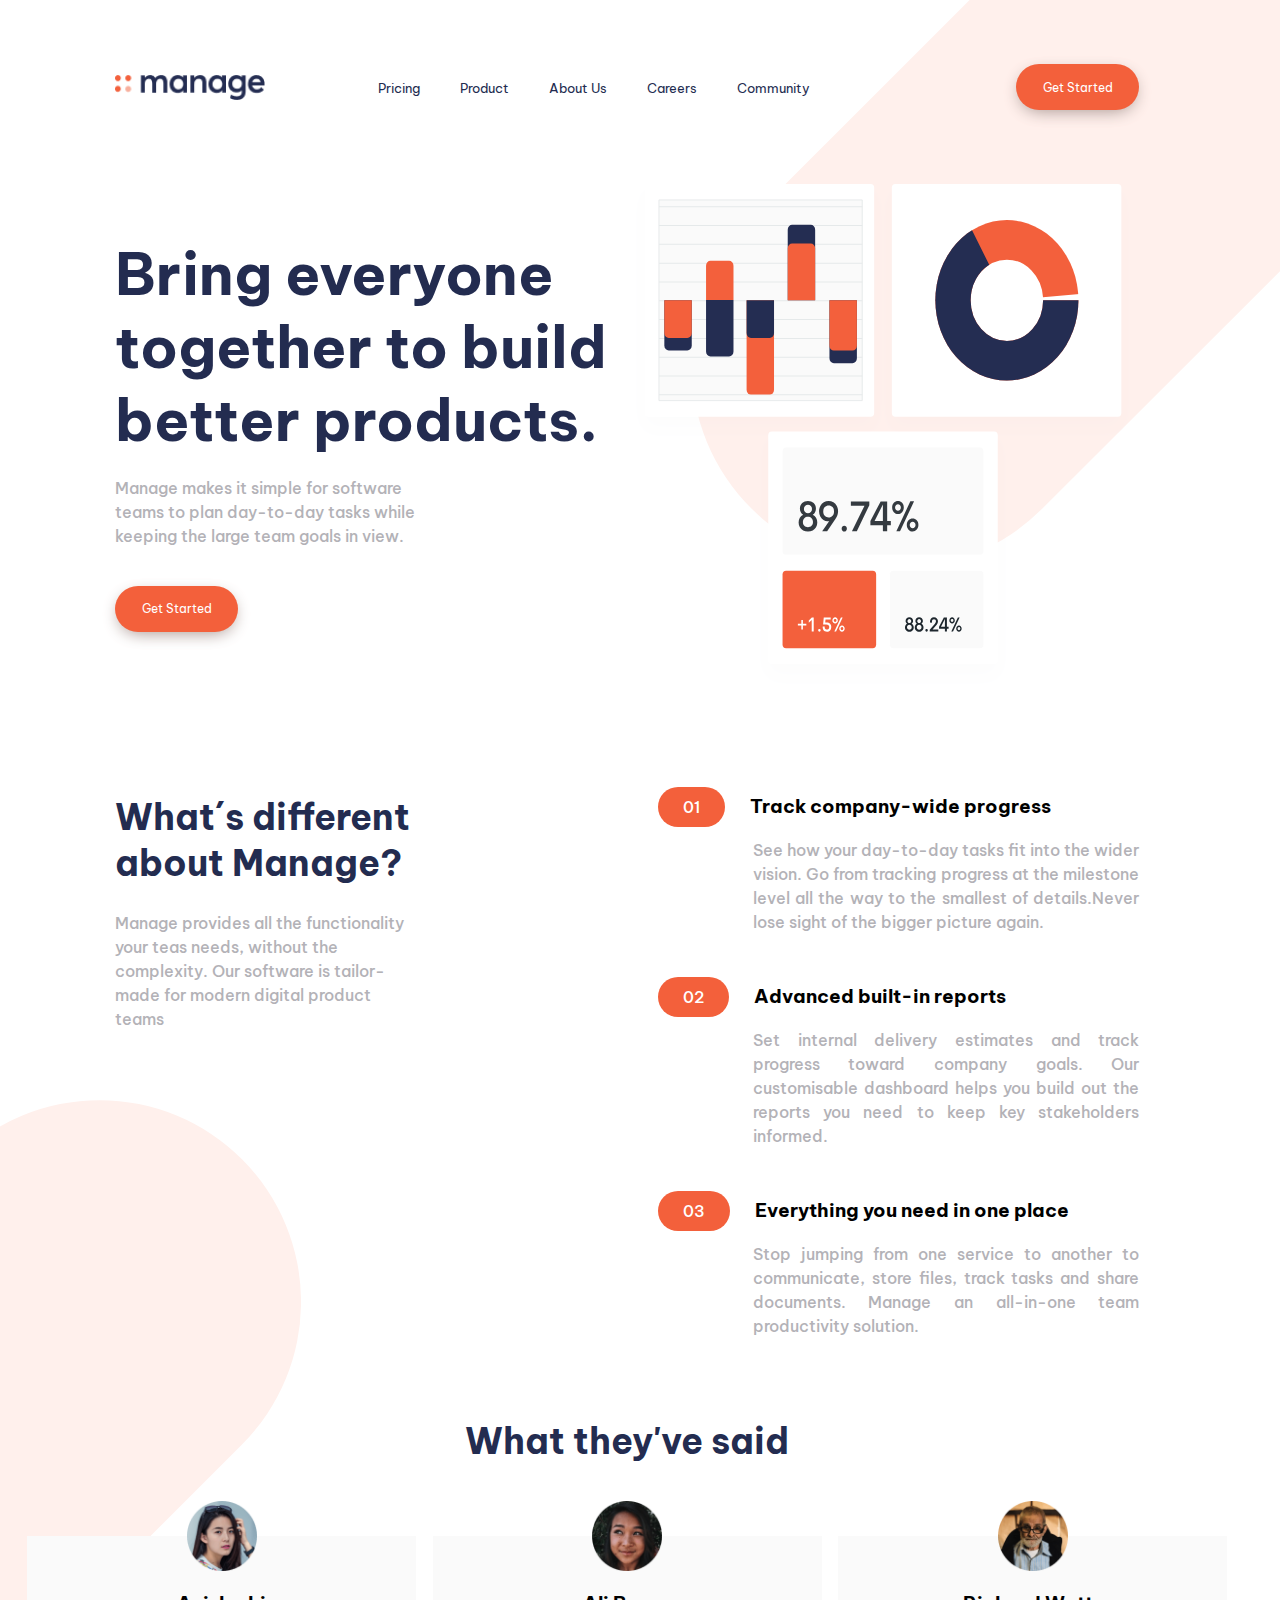
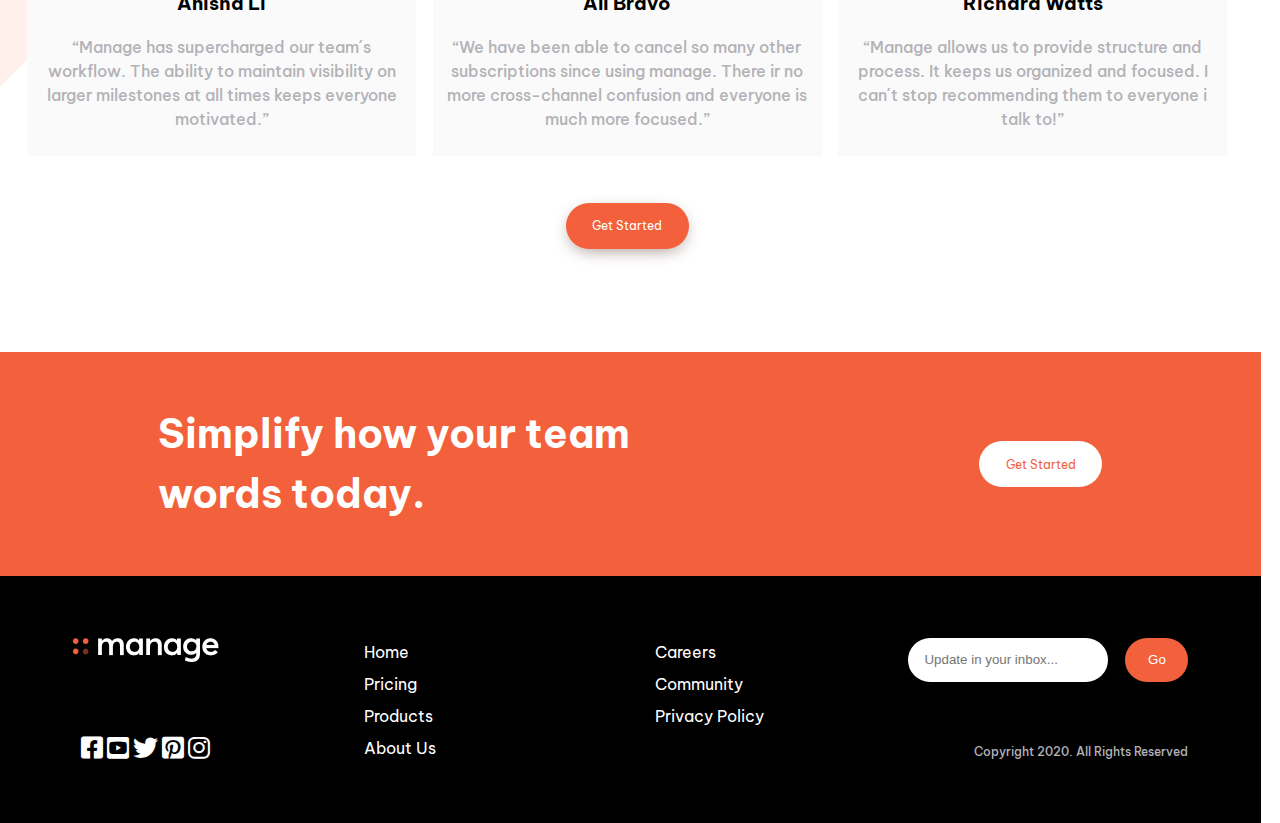
==== commit a1656ca1: "Agregando versión final proyecto final Front End" ====
--- a/Angie Alvernia C6/index.html
+++ b/Angie Alvernia C6/index.html
@@ -1,5 +1,21 @@
 <!DOCTYPE html>
 <html lang="en">
+    <!-- Hola profe, después de muchas horas de frustración y felicidad logré terminar
+    el diseño, por lo menos en un 98% igual jaja. 
+    Me pareció una muy buena experiencia, llena de sufrimiento colectivo jaja, perdón,
+    compañerismo, nos ayudamos juntos en muchas cosas y eso es importante, aceptar
+    que necesitamos ayuda y que nadie se las sabe todas, muchas gracias por hacer esta 
+    asignatura tan amena, ahora sin más preámbulo:
+
+    1. Realicé un diseño para computador, que me funcionó tanto en pantalla de 14" como 
+    en otra de 16", así que se debe ver bien en pantallas de 1024px y 1280px de ancho.
+
+    2. El maquetado de mobile fue diseñado para una medida de 375px.
+
+    3. Lo probé con varios navegadores y se ve bien, pero preferiblemente Chrome y Opera
+    solo espero que se vea tal cual lo diseñé jaja.
+
+    4. Gracias profe por todas las enseñanzas, se termina la asignatura con amor por FRONTEND-->
 <head>
     <meta charset="UTF-8">
     <meta http-equiv="X-UA-Compatible" content="IE=edge">
@@ -63,7 +79,7 @@
                 </p>
             </div>
             <div>
-                <h3 class="dos">Advance built-in reports</h3>
+                <h3 class="dos">Advanced built-in reports</h3>
                 <p>Set internal delivery estimates and track progress toward company goals.
                     Our customisable dashboard helps you build out the reports you need
                     to keep key stakeholders informed.
@@ -105,6 +121,7 @@
                 recommending them to everyone i talk to!”</p>
             </div>
         </div>
+        <img class="desplazar" src="./imagenes/circulos.png">
         <input  class="button" type="button" value="Get Started"> 
     </section>
     </main>
--- a/Angie Alvernia C6/styles/styles.css
+++ b/Angie Alvernia C6/styles/styles.css
@@ -6,7 +6,7 @@
 
 body{
 font-family: 'Be Vietnam Pro', sans-serif;
-background-image: url(/imagenes/bg-tablet-pattern.svg);
+background-image: url(../imagenes/bg-tablet-pattern.svg);
 background-repeat: no-repeat;
 background-position: 135% -12%; 
 background-size: 60%;
@@ -110,6 +110,10 @@
 /******* CONTENEDOR MAIN ******/
 
 main{
+background-image: url(../imagenes/bg-tablet-pattern.svg);
+background-repeat: no-repeat;
+background-position: -90% 98%; 
+background-size: 60%;
 display: flex;
 flex-direction: column;
 justify-content: space-around;
@@ -254,6 +258,10 @@
 padding-bottom: 20px;
 }
 
+.desplazar{
+display: none;
+}
+
 /**CUARTA SECCIÓN***/
 
 .orange{
@@ -278,7 +286,6 @@
 font-size: 40px;
 font-weight: 700;
 }
-
 
 
 
@@ -407,7 +414,7 @@
 
 
 
-/*****MEDIA QUERIES*****/
+/*****MEDIA QUERIES - 375px*****/
 
 @media (max-width:375px){
 
@@ -450,8 +457,9 @@
 
 /* Primera Sección MQ Gráfico*/
 
-    .main{
-    align-items: center;
+    main{
+    background-position: 320% 21%; 
+    background-size: 80%;
     }
     .grafico{
     flex-direction: column-reverse;
@@ -534,8 +542,8 @@
     /* Tercera Sección MQ Testimonios */
 
     .testimony{
-    height: 600px;
-    margin-top: 40px;
+    height: 500px;
+    margin-top: 70px;
     }
 
     .cardsContainer{
@@ -546,10 +554,16 @@
     flex-direction: column;
     width: 350px;
     height: 320px ;
+    margin-top: 30px;
     }
 
     #Anisha,#Richard{
     display: none;
+    }
+
+    .desplazar{
+    display: block;
+    margin-bottom: 30px;
     }
 
 
@@ -560,7 +574,7 @@
     height: 400px;
     justify-content: center;
     align-items: center;
-    margin-top: 40px;
+    margin-top: 30px;
     }
 
     #simplify{
